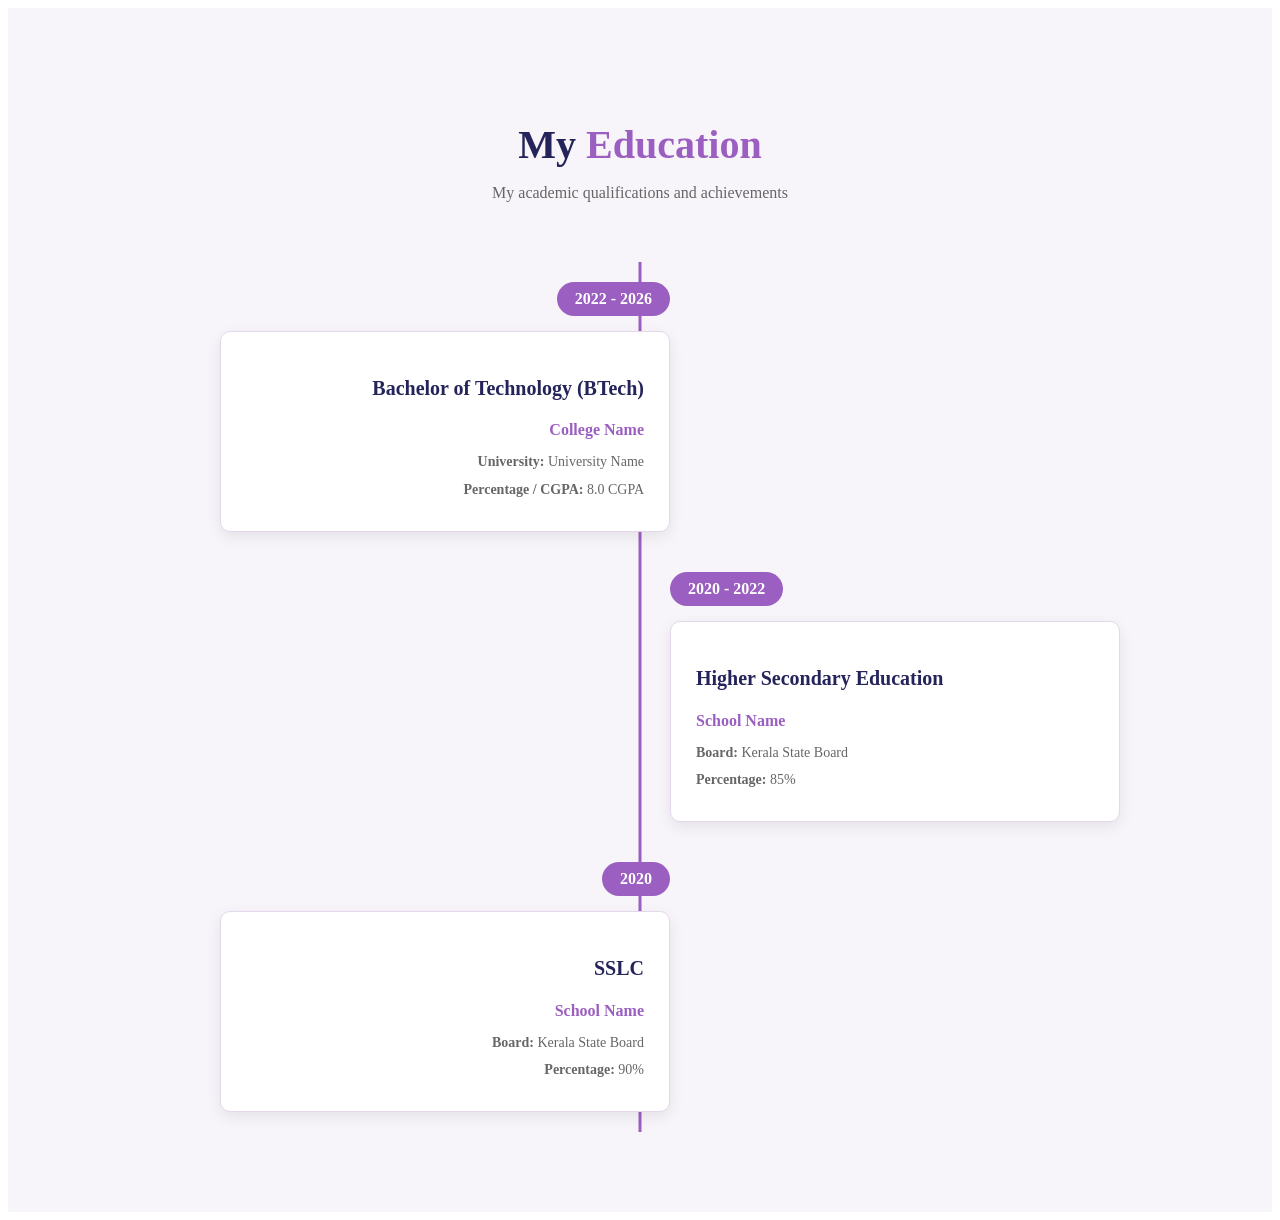
==== education.html @ ed2cfeb3 "portfolio" ====
<!DOCTYPE html>
<html lang="en">
<head>
    <meta charset="UTF-8">
    <meta name="viewport" content="width=device-width, initial-scale=1.0">
    <title>Document</title>
    <link rel="stylesheet" href="education.css">
</head>
<body>
    <section class="education" id="education">
    <h2>My <span>Education</span></h2>
    <p class="education-subtitle">
        My academic qualifications and achievements
    </p>
    <div class="education-timeline">
        <div class="education-card">
            <div class="education-year">
                2022 - 2026
            </div>
            <div class="education-content">
                <h3>Bachelor of Technology (BTech)</h3>
                <h4>College Name</h4>
                <p>
                    <strong>University:</strong> University Name
                </p>
                <p>
                    <strong>Percentage / CGPA:</strong> 8.0 CGPA
                </p>
            </div>
        </div>
        <div class="education-card">
            <div class="education-year">
                2020 - 2022
            </div>
            <div class="education-content">
                <h3>Higher Secondary Education</h3>
                <h4>School Name</h4>
                <p>
                    <strong>Board:</strong> Kerala State Board
                </p>
                <p>
                    <strong>Percentage:</strong> 85%
                </p>
            </div>
        </div>
        <div class="education-card">
            <div class="education-year">
                2020
            </div>
            <div class="education-content">
                <h3>SSLC</h3>
                <h4>School Name</h4>
                <p>
                    <strong>Board:</strong> Kerala State Board
                </p>
                <p>
                    <strong>Percentage:</strong> 90%
                </p>
            </div>
        </div>
    </div>
</section>
</body>
</html>
---- education.css ----
.education {
    min-height: 100vh;

    padding: 80px;

    background-color: #f8f5fa;

    text-align: center;
}
/* Heading */
.education h2 {
    font-size: 40px;
    color: #25245a;
    margin-bottom: 10px;
}
.education h2 span {
    color: #9b5fc1;
}
.education-subtitle {
    color: #666;
    margin-bottom: 60px;
}

/* Timeline */
.education-timeline {
    position: relative;
    max-width: 900px;
    margin: auto;
}
/* Vertical Line */
.education-timeline::before {
    content: "";
    position: absolute;
    left: 50%;
    top: 0;
    width: 3px;
    height: 100%;
    background-color: #9b5fc1;
    transform: translateX(-50%);
}
/* Education Card */
.education-card {
    width: 50%;
    padding: 20px 30px;
    position: relative;
}
/* Left and Right Cards */
.education-card:nth-child(odd) {
    left: 0;
    text-align: right;
}
.education-card:nth-child(even) {
    left: 50%;
    text-align: left;
}
/* Year */
.education-year {
    display: inline-block;
    background-color: #9b5fc1;
    color: white;
    padding: 8px 18px;
    border-radius: 20px;
    font-weight: bold;
    margin-bottom: 15px;
}
/* Content Box */
.education-content {
    background-color: white;
    padding: 25px;
    border-radius: 10px;
    box-shadow: 0 5px 15px rgba(0, 0, 0, 0.08);
    border: 1px solid #e5d7eb;
    transition: 0.3s;
}
/* Card Hover */
.education-content:hover {
    transform: translateY(-5px);
    border-color: #9b5fc1;
    box-shadow: 0 8px 20px rgba(0, 0, 0, 0.12);
}
/* Course Name */
.education-content h3 {
    color: #25245a;
    font-size: 20px;
    margin-bottom: 10px;
}
/* College */
.education-content h4 {
    color: #9b5fc1;
    font-size: 16px;
    margin-bottom: 12px;
}
/* Details */
.education-content p {
    color: #666;
    font-size: 14px;
    line-height: 1.6;
    margin: 5px 0;
}
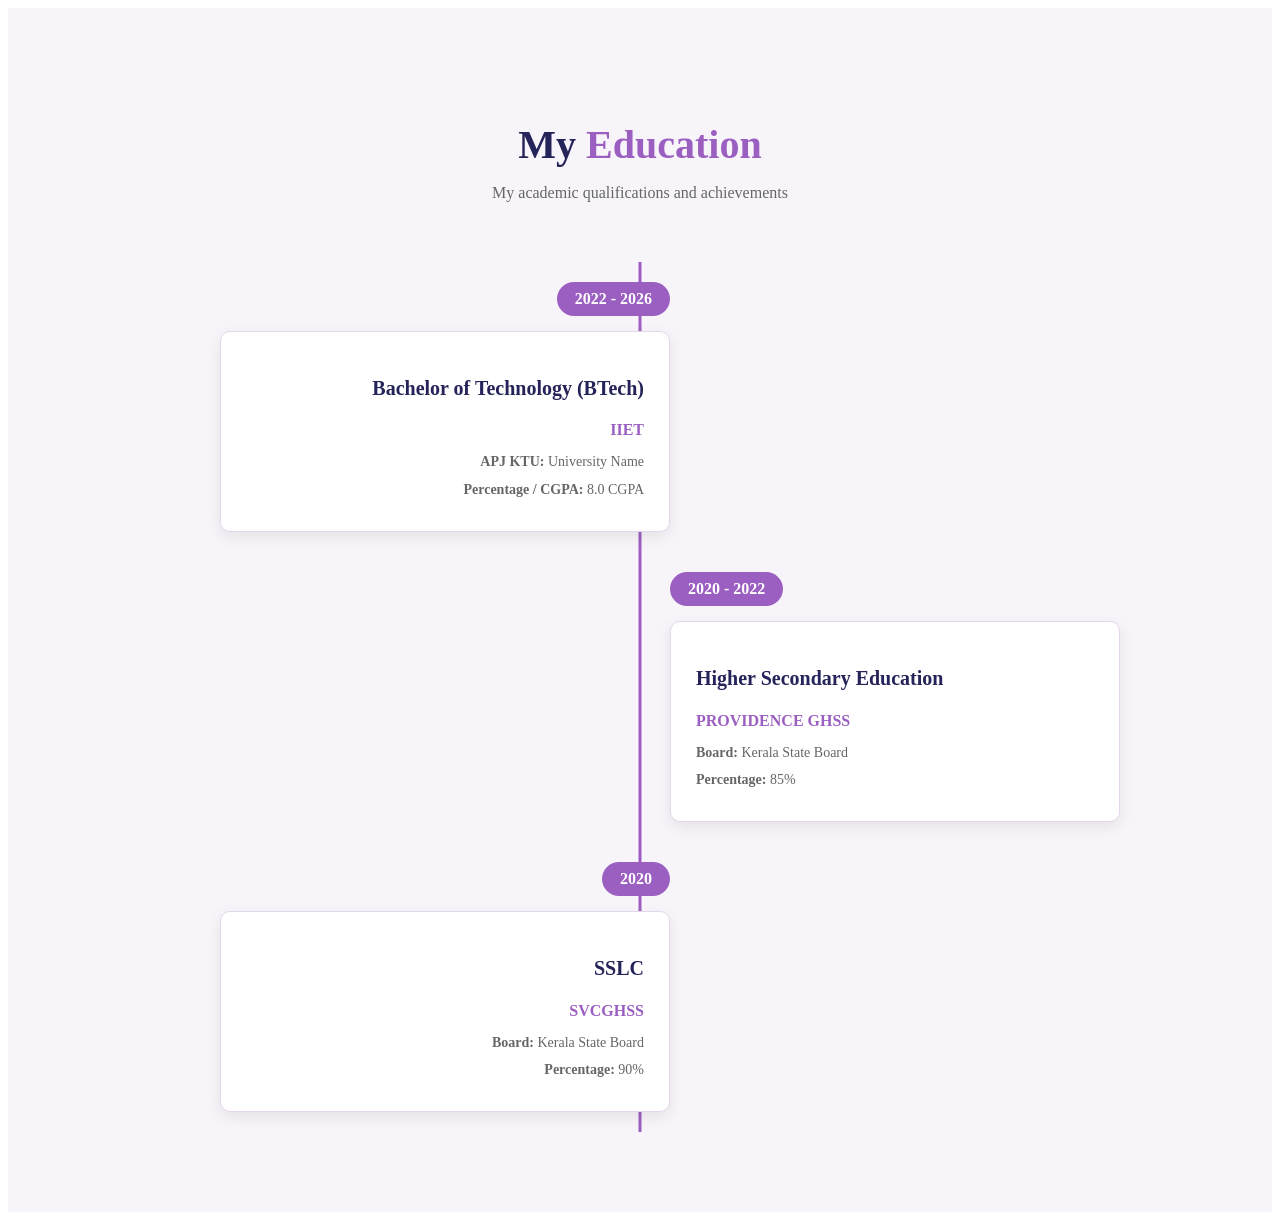
==== commit f87c3d79: "EDUCATION" ====
--- a/education.html
+++ b/education.html
@@ -19,9 +19,9 @@
             </div>
             <div class="education-content">
                 <h3>Bachelor of Technology (BTech)</h3>
-                <h4>College Name</h4>
+                <h4>IIET</h4>
                 <p>
-                    <strong>University:</strong> University Name
+                    <strong>APJ KTU:</strong> University Name
                 </p>
                 <p>
                     <strong>Percentage / CGPA:</strong> 8.0 CGPA
@@ -34,7 +34,7 @@
             </div>
             <div class="education-content">
                 <h3>Higher Secondary Education</h3>
-                <h4>School Name</h4>
+                <h4>PROVIDENCE GHSS</h4>
                 <p>
                     <strong>Board:</strong> Kerala State Board
                 </p>
@@ -49,7 +49,7 @@
             </div>
             <div class="education-content">
                 <h3>SSLC</h3>
-                <h4>School Name</h4>
+                <h4>SVCGHSS</h4>
                 <p>
                     <strong>Board:</strong> Kerala State Board
                 </p>
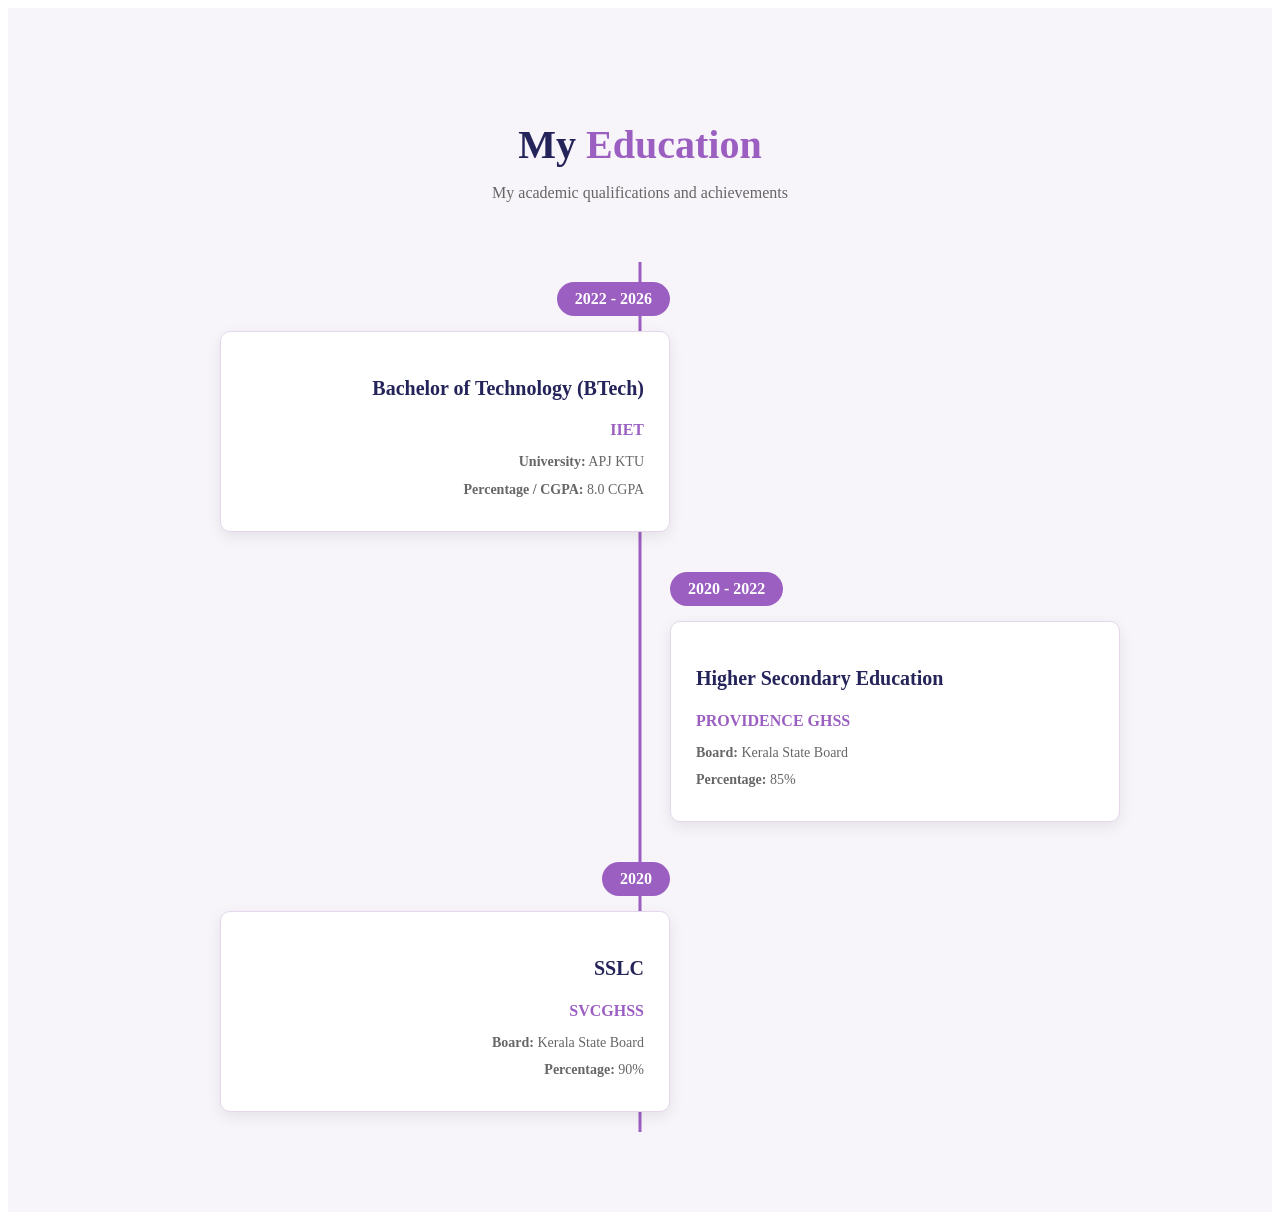
==== commit df1f44b8: "education" ====
--- a/education.html
+++ b/education.html
@@ -21,7 +21,7 @@
                 <h3>Bachelor of Technology (BTech)</h3>
                 <h4>IIET</h4>
                 <p>
-                    <strong>APJ KTU:</strong> University Name
+                    <strong>University:</strong> APJ KTU
                 </p>
                 <p>
                     <strong>Percentage / CGPA:</strong> 8.0 CGPA
